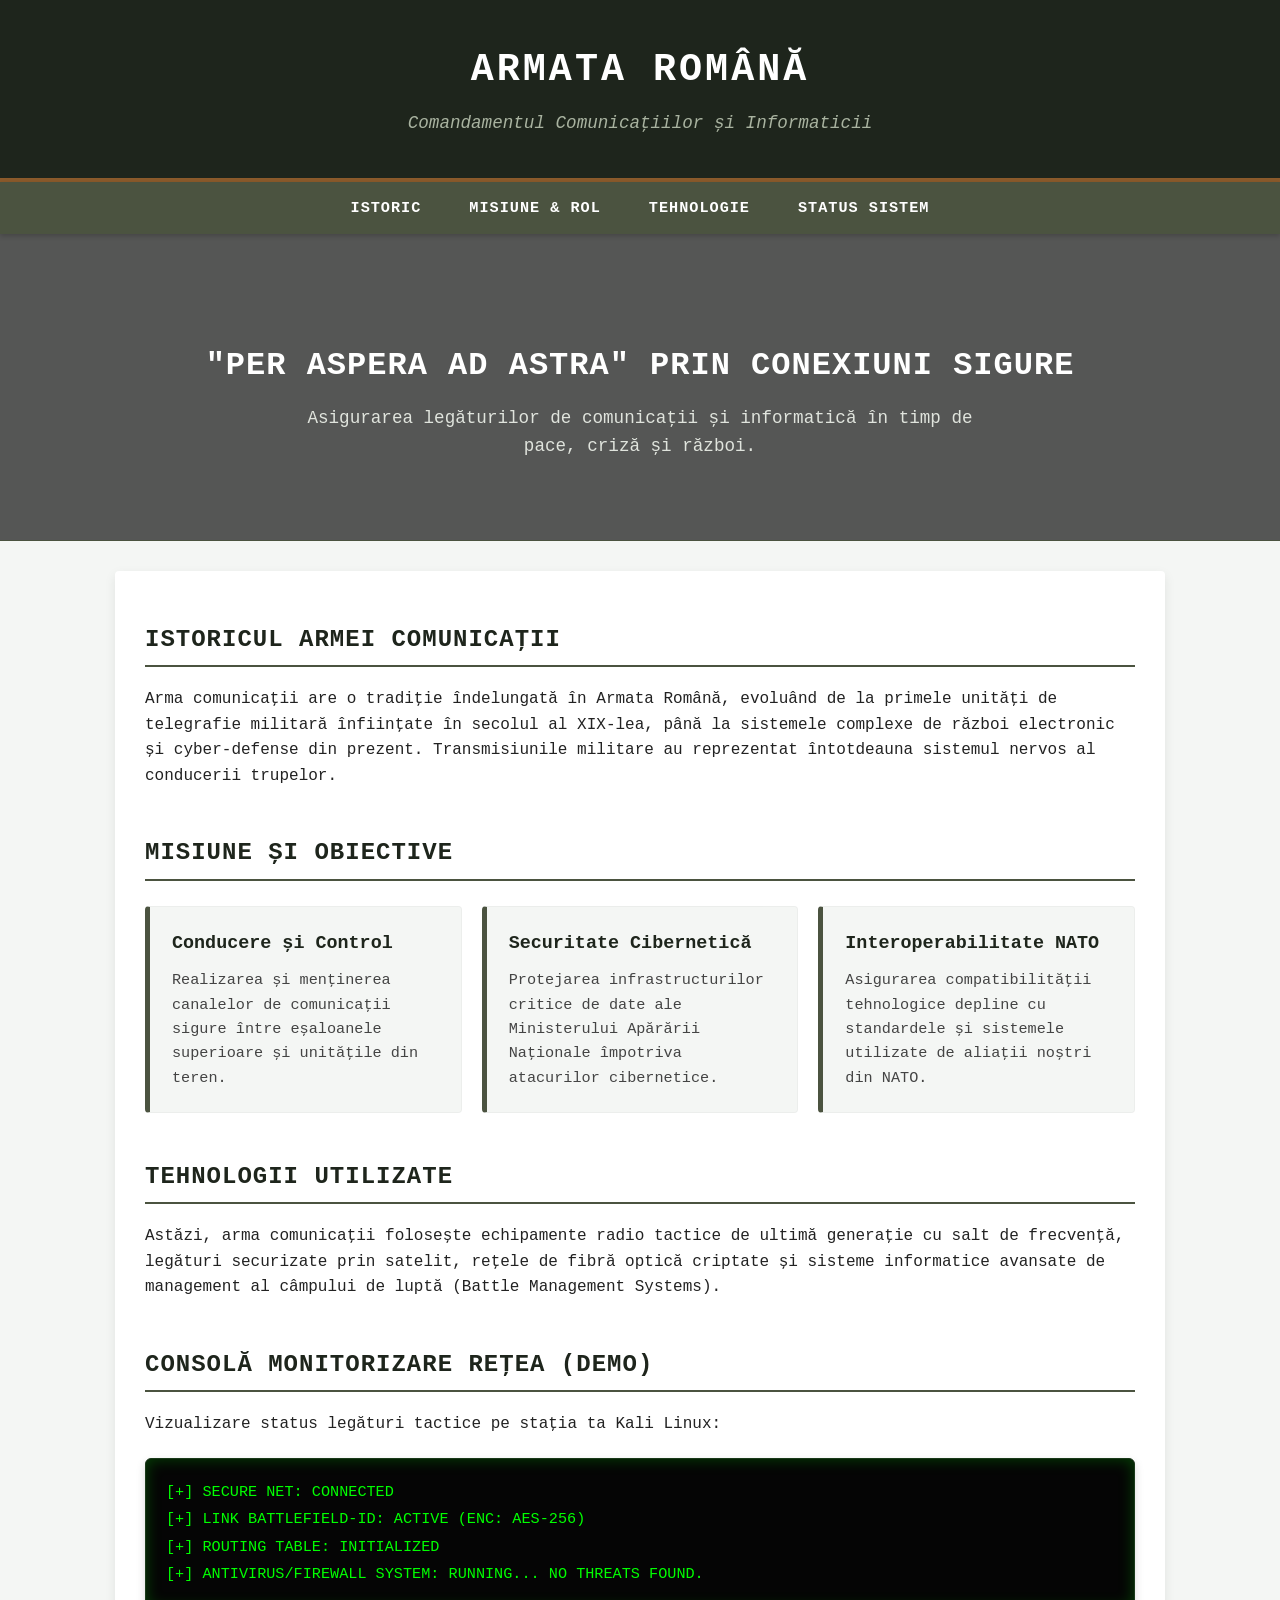
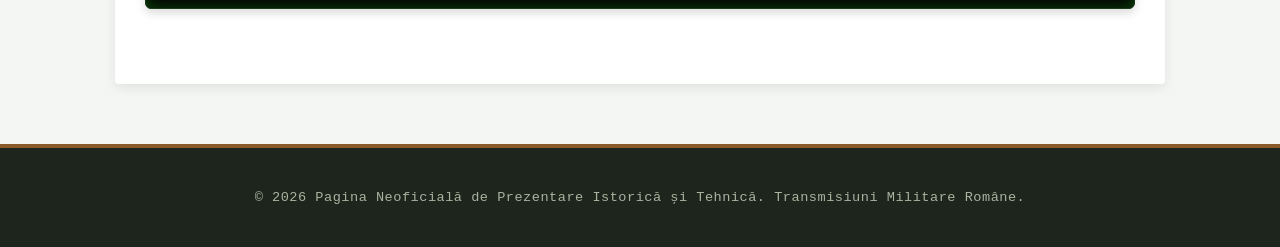
==== main.html @ 49b984a2 "Rename index.html to main.html" ====
<!DOCTYPE html>
<html lang="ro">
<head>
    <meta charset="UTF-8">
    <meta name="viewport" content="width=device-width, initial-scale=1.0">
    <title>Arma Comunicații și Informatică - Armata Română</title>
    <link rel="stylesheet" href="style.css">

</head>
<body>

<header>
    <h1>Armata Română</h1>
    <p>Comandamentul Comunicațiilor și Informaticii</p>
</header>

<nav>
    <a href="#istoric">Istoric</a>
    <a href="#misiune">Misiune & Rol</a>
    <a href="#tehnologie">Tehnologie</a>
    <a href="#status">Status Sistem</a>
</nav>

<div class="hero-banner">
    <h2>"Per Aspera Ad Astra" prin Conexiuni Sigure</h2>
    <p>Asigurarea legăturilor de comunicații și informatică în timp de pace, criză și război.</p>
</div>

<div class="container">
    
    <section id="istoric">
        <h2>Istoricul Armei Comunicații</h2>
        <p>Arma comunicații are o tradiție îndelungată în Armata Română, evoluând de la primele unități de telegrafie militară înființate în secolul al XIX-lea, până la sistemele complexe de război electronic și cyber-defense din prezent. Transmisiunile militare au reprezentat întotdeauna sistemul nervos al conducerii trupelor.</p>
    </section>

    <section id="misiune" style="margin-top: 40px;">
        <h2>Misiune și Obiective</h2>
        <div class="grid">
            <div class="card">
                <h3>Conducere și Control</h3>
                <p>Realizarea și menținerea canalelor de comunicații sigure între eșaloanele superioare și unitățile din teren.</p>
            </div>
            <div class="card">
                <h3>Securitate Cibernetică</h3>
                <p>Protejarea infrastructurilor critice de date ale Ministerului Apărării Naționale împotriva atacurilor cibernetice.</p>
            </div>
            <div class="card">
                <h3>Interoperabilitate NATO</h3>
                <p>Asigurarea compatibilității tehnologice depline cu standardele și sistemele utilizate de aliații noștri din NATO.</p>
            </div>
        </div>
    </section>

    <section id="tehnologie" style="margin-top: 40px;">
        <h2>Tehnologii Utilizate</h2>
        <p>Astăzi, arma comunicații folosește echipamente radio tactice de ultimă generație cu salt de frecvență, legături securizate prin satelit, rețele de fibră optică criptate și sisteme informatice avansate de management al câmpului de luptă (Battle Management Systems).</p>
    </section>

    <section id="status">
        <h2>Consolă Monitorizare Rețea (Demo)</h2>
        <p>Vizualizare status legături tactice pe stația ta Kali Linux:</p>
        <div class="status-terminal">
            [+] SECURE NET: CONNECTED <br>
            [+] LINK BATTLEFIELD-ID: ACTIVE (ENC: AES-256) <br>
            [+] ROUTING TABLE: INITIALIZED <br>
            [+] ANTIVIRUS/FIREWALL SYSTEM: RUNNING... NO THREATS FOUND.
        </div>
    </section>

</div>

<footer>
    <p>&copy; 2026 Pagina Neoficială de Prezentare Istorică și Tehnică. Transmisiuni Militare Române.</p>
</footer>

</body>
</html>
---- style.css ----
/* style.css - Tematică Militară (Comunicații și Informatică) */

:root {
    --militar-dark: #1E251C;    /* Verde foarte închis */
    --militar-oliv: #4B5340;    /* Verde oliv militar */
    --militar-accent: #8B5A2B;  /* Maro pământiu / Accent */
    --militar-light: #F4F6F4;   /* Gri deschis */
    --text-light: #FFFFFF;
    --text-dark: #222222;
}

/* Resetare de bază și box-sizing corect */
*, *::before, *::after {
    box-sizing: border-box;
}

body {
    font-family: 'Courier New', Courier, monospace, Arial, sans-serif;
    margin: 0;
    padding: 0;
    background-color: var(--militar-light);
    color: var(--text-dark);
    line-height: 1.6;
}

/* Header-ul principal */
header {
    background-color: var(--militar-dark);
    color: var(--text-light);
    padding: 2.5rem 1rem;
    text-align: center;
    border-bottom: 4px solid var(--militar-accent);
}

header h1 {
    margin: 0;
    font-size: 2.4rem;
    letter-spacing: 3px;
    text-transform: uppercase;
}

header p {
    margin: 8px 0 0 0;
    color: #A9B3A0;
    font-style: italic;
    font-size: 1.1rem;
}

/* Meniul de Navigare */
nav {
    display: flex;
    justify-content: center;
    background-color: var(--militar-oliv);
    position: sticky;
    top: 0;
    z-index: 1000;
    box-shadow: 0 2px 5px rgba(0, 0, 0, 0.2);
}

nav a {
    color: var(--text-light);
    padding: 14px 24px;
    text-decoration: none;
    text-transform: uppercase;
    font-weight: bold;
    font-size: 0.95rem;
    letter-spacing: 1px;
    transition: background 0.3s, color 0.3s;
}

nav a:hover {
    background-color: var(--militar-dark);
    color: #00FF00; /* Un accent discret de terminal cyber la hover */
}

/* Banner Central Hero */
.hero-banner {
    background: linear-gradient(rgba(0,0,0,0.65), rgba(0,0,0,0.65)), url('https://images.unsplash.com/photo-1516321318423-f06f85e504b3?auto=format&fit=crop&w=1200&q=80') center/cover;
    color: white;
    text-align: center;
    padding: 80px 20px;
    border-bottom: 1px solid var(--militar-oliv);
}

.hero-banner h2 {
    font-size: 2rem;
    margin-bottom: 12px;
    text-transform: uppercase;
    letter-spacing: 1px;
}

.hero-banner p {
    font-size: 1.1rem;
    max-width: 700px;
    margin: 0 auto;
    color: #E0E4DD;
}

/* Container de Conținut */
.container {
    max-width: 1050px;
    margin: 30px auto;
    padding: 30px;
    background: #ffffff;
    box-shadow: 0 4px 12px rgba(0, 0, 0, 0.08);
    border-radius: 4px;
}

/* Secțiuni din pagină */
section {
    margin-bottom: 45px;
}

section h2 {
    color: var(--militar-dark);
    border-bottom: 2px solid var(--militar-oliv);
    padding-bottom: 6px;
    text-transform: uppercase;
    font-size: 1.5rem;
    letter-spacing: 1px;
}

/* Sistemul Grid pentru Carduri */
.grid {
    display: grid;
    grid-template-columns: repeat(auto-fit, minmax(280px, 1fr));
    gap: 20px;
    margin-top: 25px;
}

.card {
    background: var(--militar-light);
    padding: 22px;
    border-left: 5px solid var(--militar-oliv);
    border-radius: 4px;
    transition: transform 0.2s, box-shadow 0.2s;
    border-top: 1px solid rgba(0,0,0,0.03);
    border-right: 1px solid rgba(0,0,0,0.03);
    border-bottom: 1px solid rgba(0,0,0,0.03);
}

.card:hover {
    transform: translateY(-3px);
    box-shadow: 0 5px 15px rgba(0, 0, 0, 0.12);
    border-left-color: var(--militar-accent);
}

.card h3 {
    margin-top: 0;
    color: var(--militar-dark);
    font-size: 1.15rem;
    margin-bottom: 10px;
}

.card p {
    margin: 0;
    font-size: 0.95rem;
    color: #444444;
}

/* Consolă Monitorizare Rețea (Stil Terminal) */
.status-terminal {
    background-color: #050505;
    color: #00FF00;
    padding: 20px;
    font-family: 'Courier New', Courier, monospace;
    border-radius: 6px;
    margin-top: 20px;
    box-shadow: inset 0 0 15px rgba(0, 255, 0, 0.25), 0 4px 10px rgba(0, 0, 0, 0.15);
    border: 1px solid #1a3a1a;
    line-height: 1.8;
    font-size: 0.95rem;
}

/* Subliniere text selectat în consolă */
.status-terminal br {
    margin-bottom: 4px;
}

/* Subsol (Footer) */
footer {
    text-align: center;
    padding: 25px 20px;
    background-color: var(--militar-dark);
    color: #A9B3A0;
    margin-top: 60px;
    font-size: 0.85rem;
    border-top: 4px solid var(--militar-accent);
    letter-spacing: 0.5px;
}

/* Adaptabilitate pentru Dispozitive Mobile (Media Queries) */
@media (max-width: 650px) {
    header h1 {
        font-size: 1.8rem;
    }
    
    nav {
        flex-direction: column;
        text-align: center;
    }
    
    nav a {
        padding: 12px;
        border-bottom: 1px solid rgba(255, 255, 255, 0.05);
    }
    
    nav a:last-child {
        border-bottom: none;
    }
    
    .hero-banner {
        padding: 50px 15px;
    }
    
    .hero-banner h2 {
        font-size: 1.4rem;
    }
    
    .container {
        margin: 15px;
        padding: 15px;
    }
}
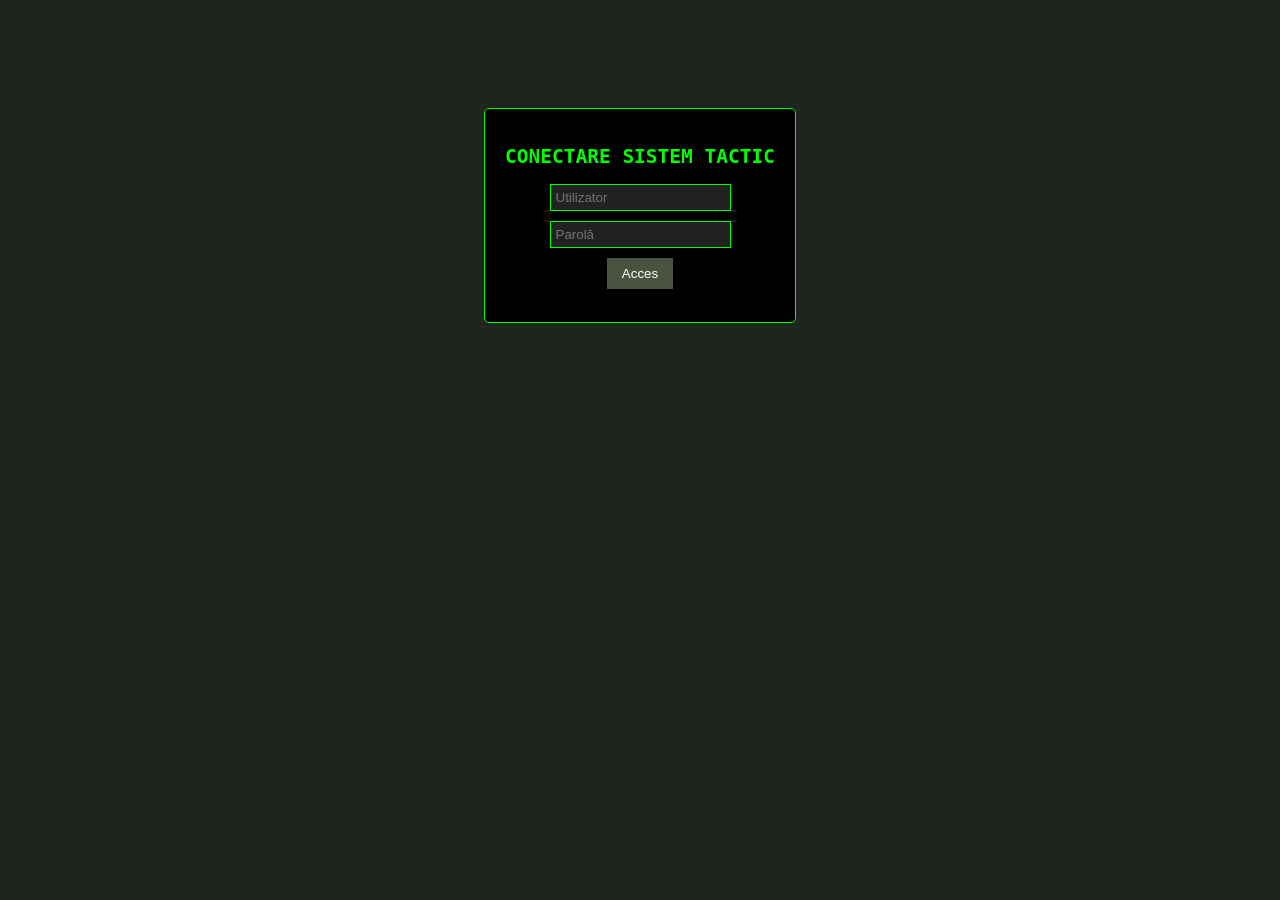
==== commit 2c17c37c: "Update main.html" ====
--- a/main.html
+++ b/main.html
@@ -6,7 +6,11 @@
     <meta name="viewport" content="width=device-width, initial-scale=1.0">
     <title>Arma Comunicații și Informatică - Armata Română</title>
     <link rel="stylesheet" href="style.css">
-
+    <script>
+        if (!localStorage.getItem("role")) {
+            window.location.href = "index.html";
+        }
+    </script>
 </head>
 <body>
 
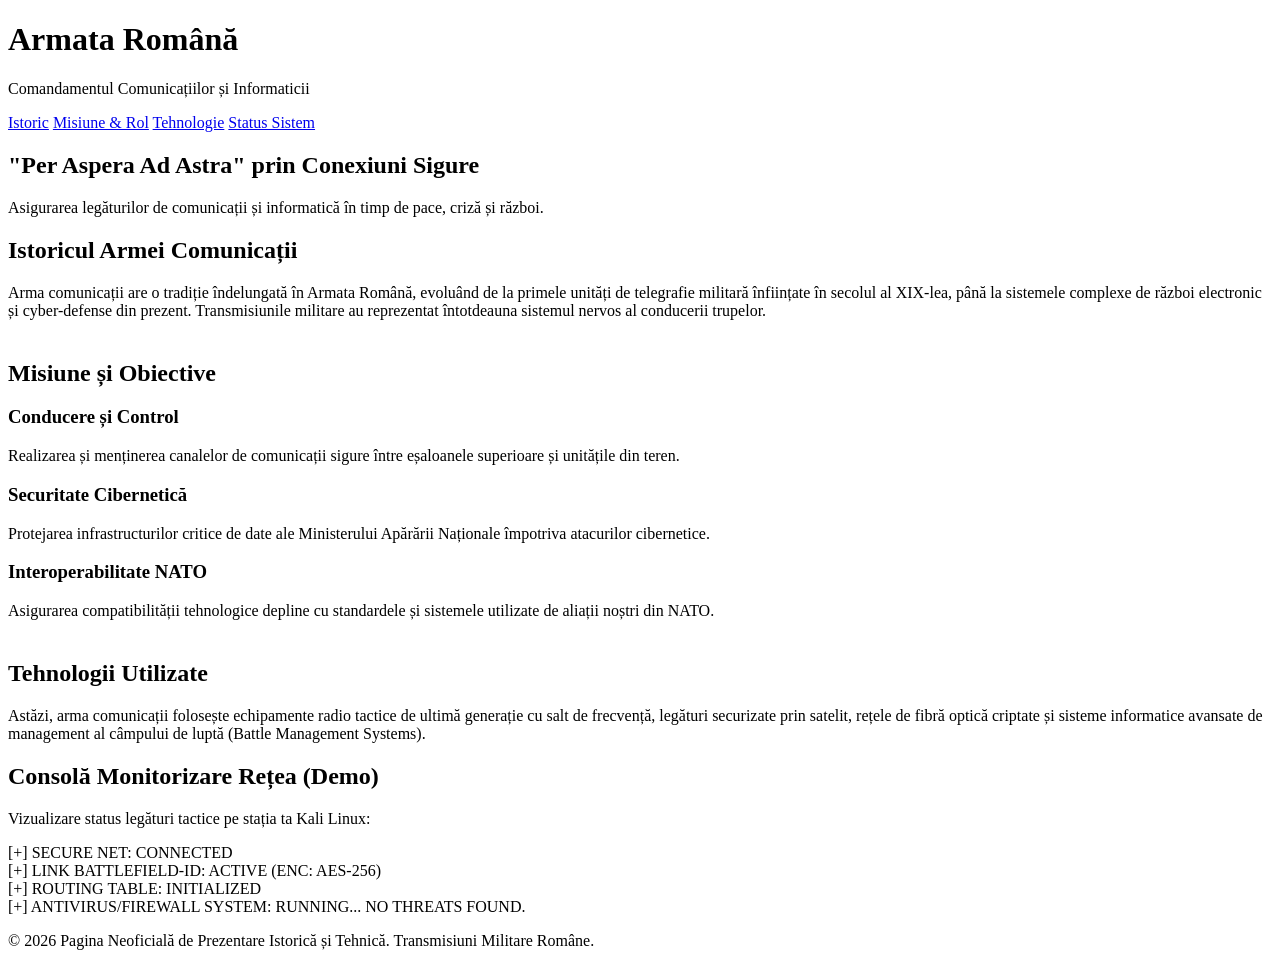
==== commit bd08b4d1: "Update main.html" ====
--- a/main.html
+++ b/main.html
@@ -2,15 +2,7 @@
 <!DOCTYPE html>
 <html lang="ro">
 <head>
-    <meta charset="UTF-8">
-    <meta name="viewport" content="width=device-width, initial-scale=1.0">
-    <title>Arma Comunicații și Informatică - Armata Română</title>
-    <link rel="stylesheet" href="style.css">
-    <script>
-        if (!localStorage.getItem("role")) {
-            window.location.href = "index.html";
-        }
-    </script>
+  
 </head>
 <body>
 
